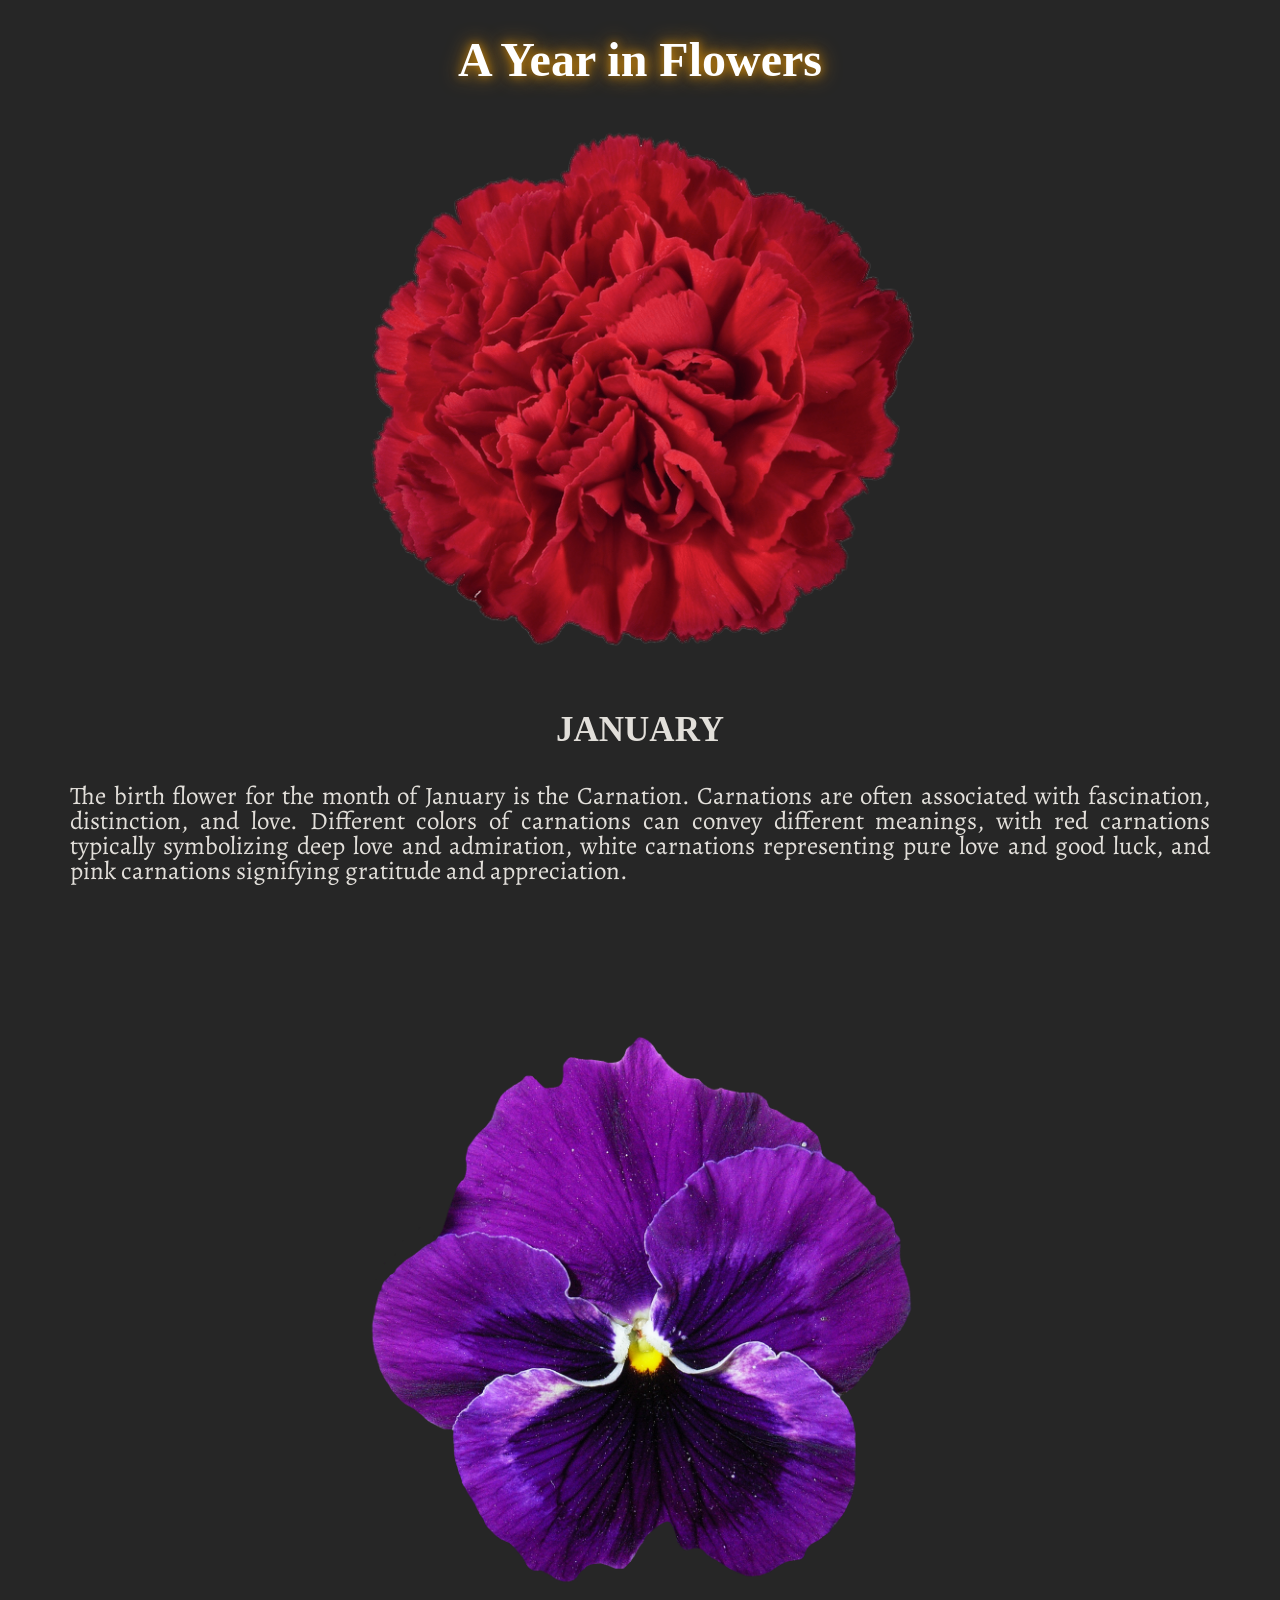
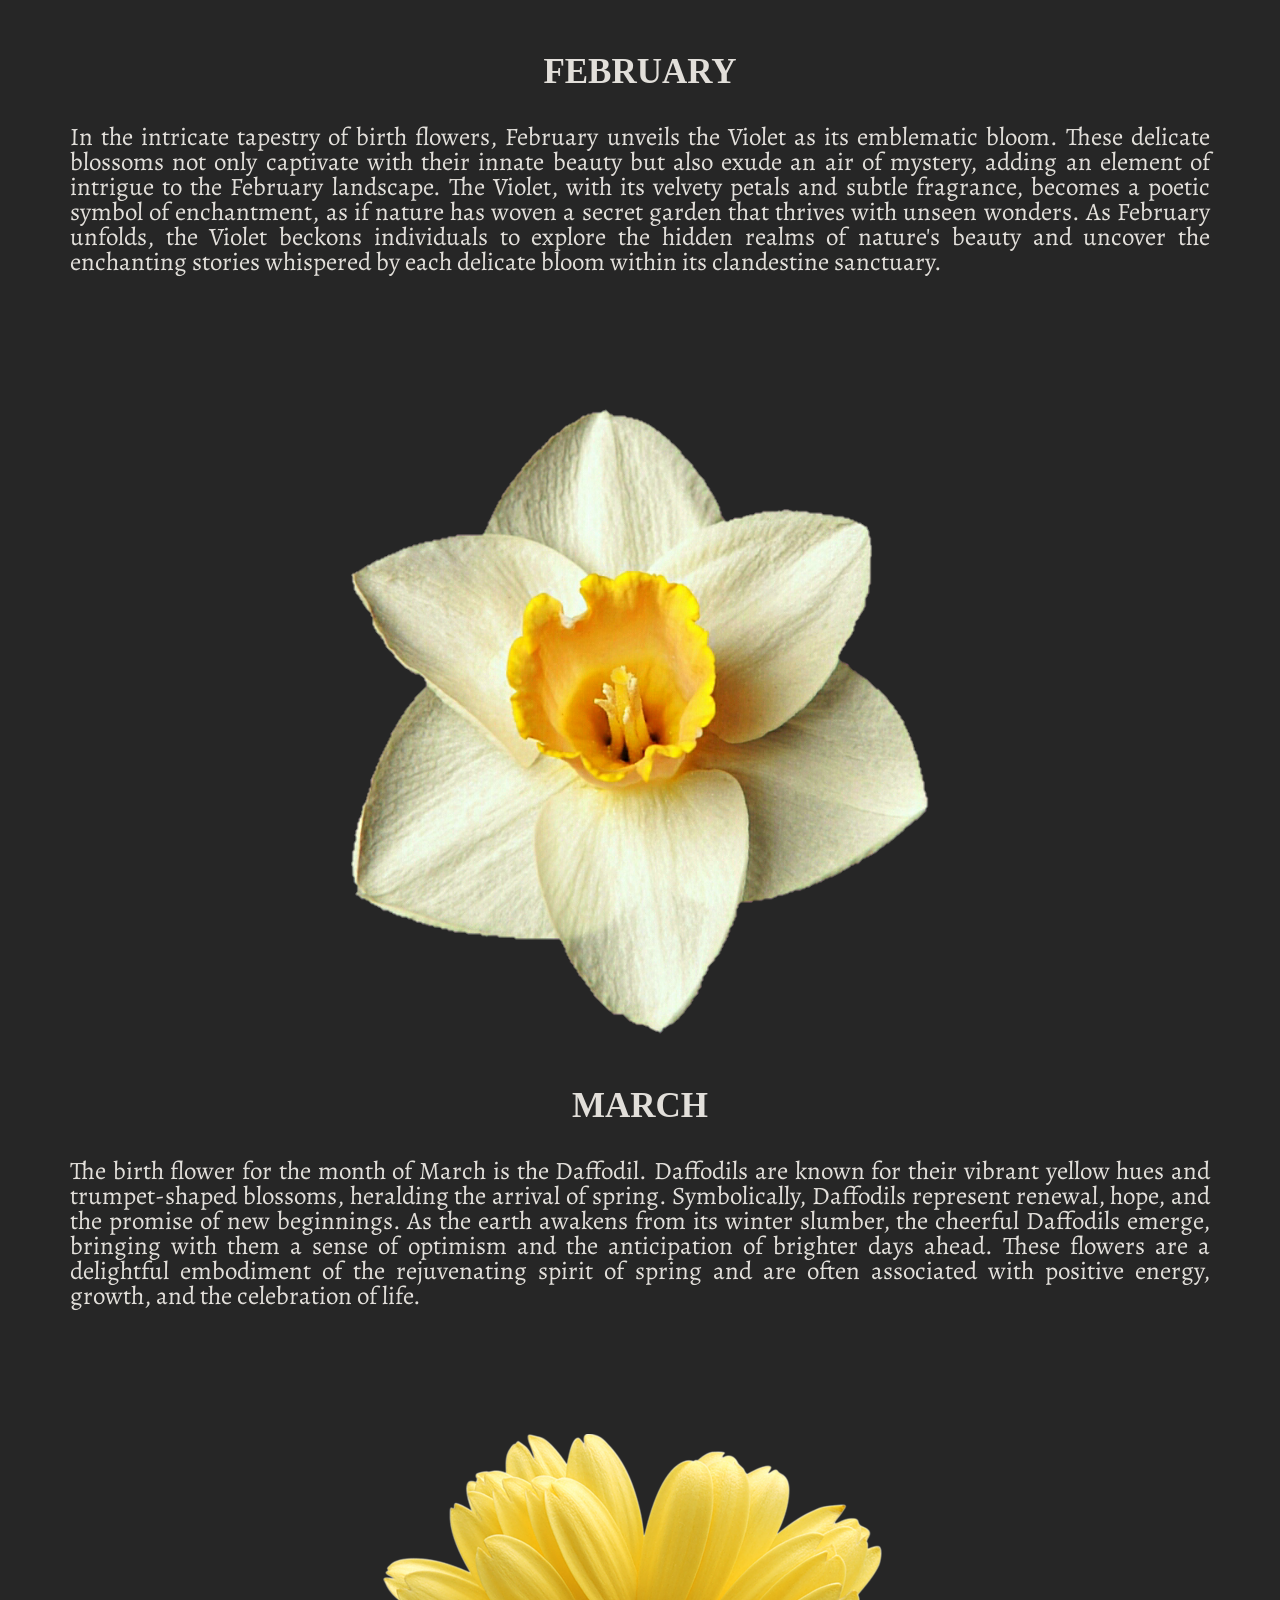
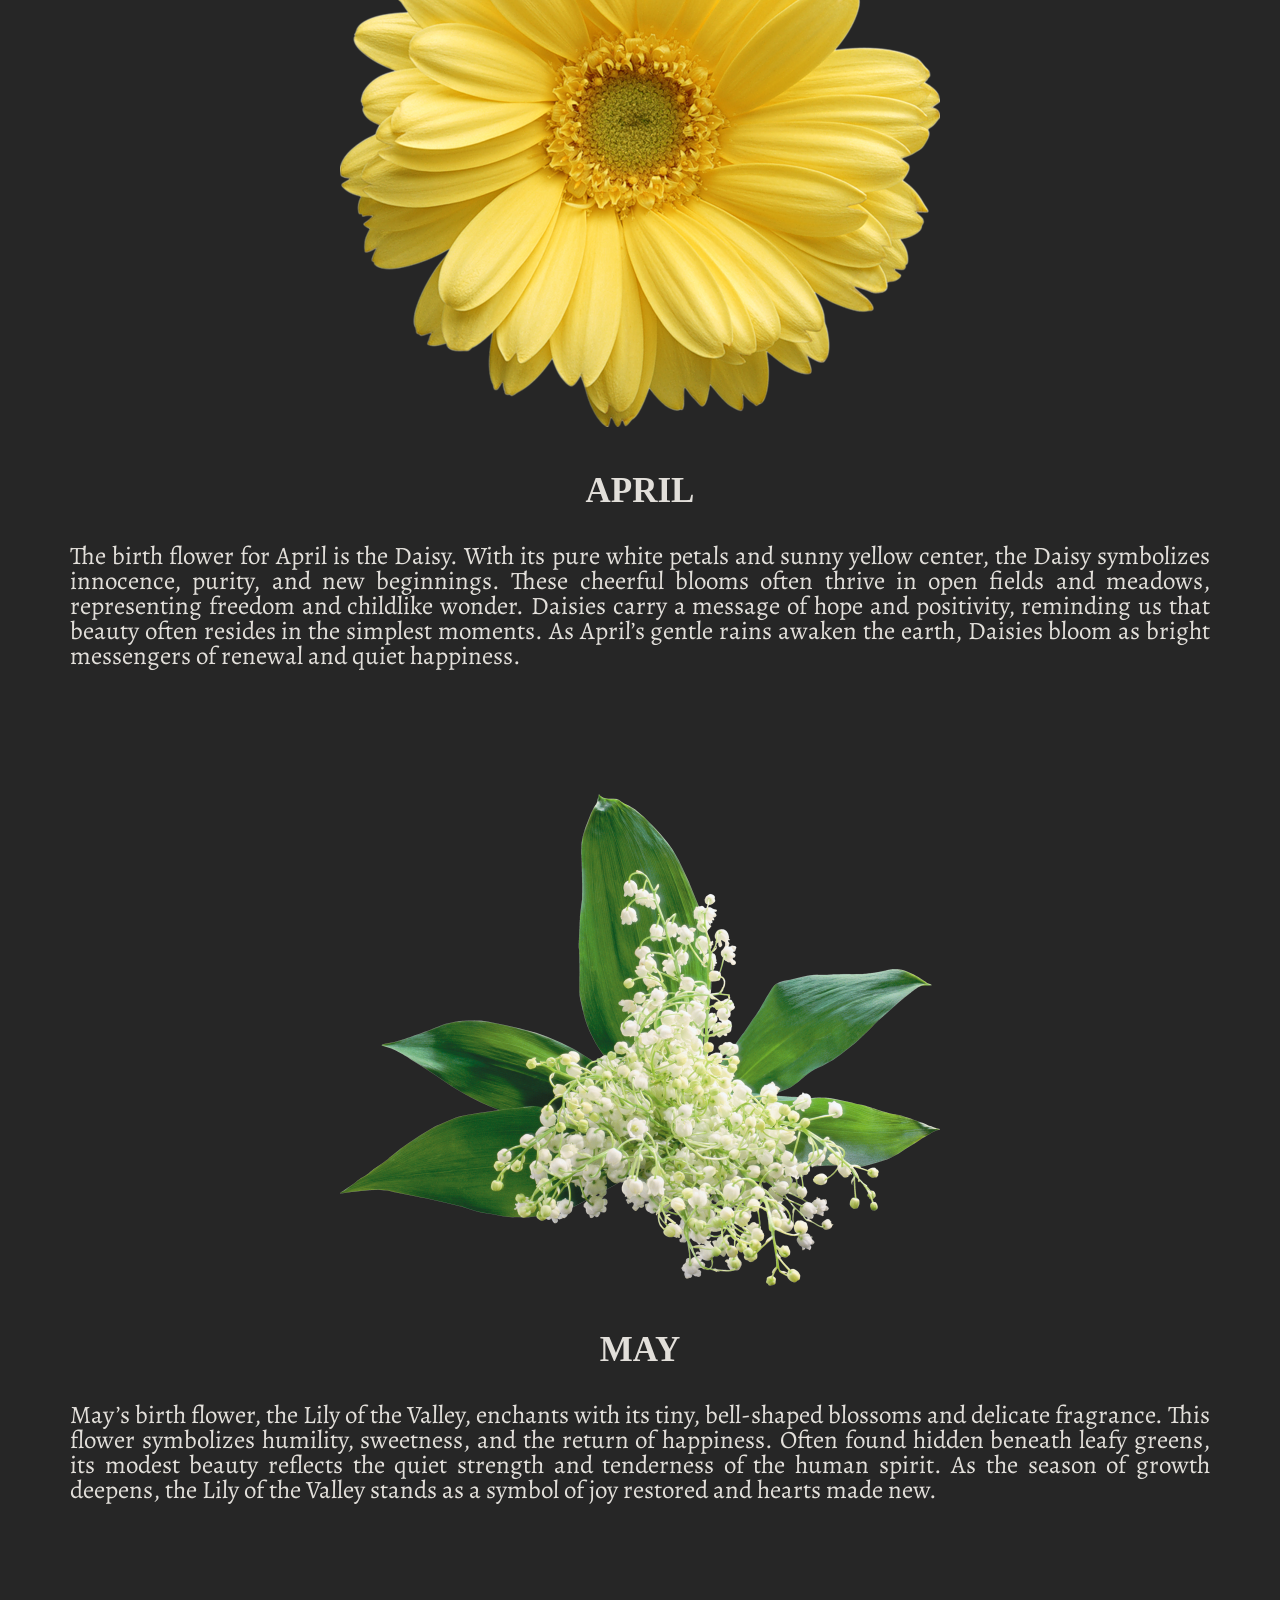
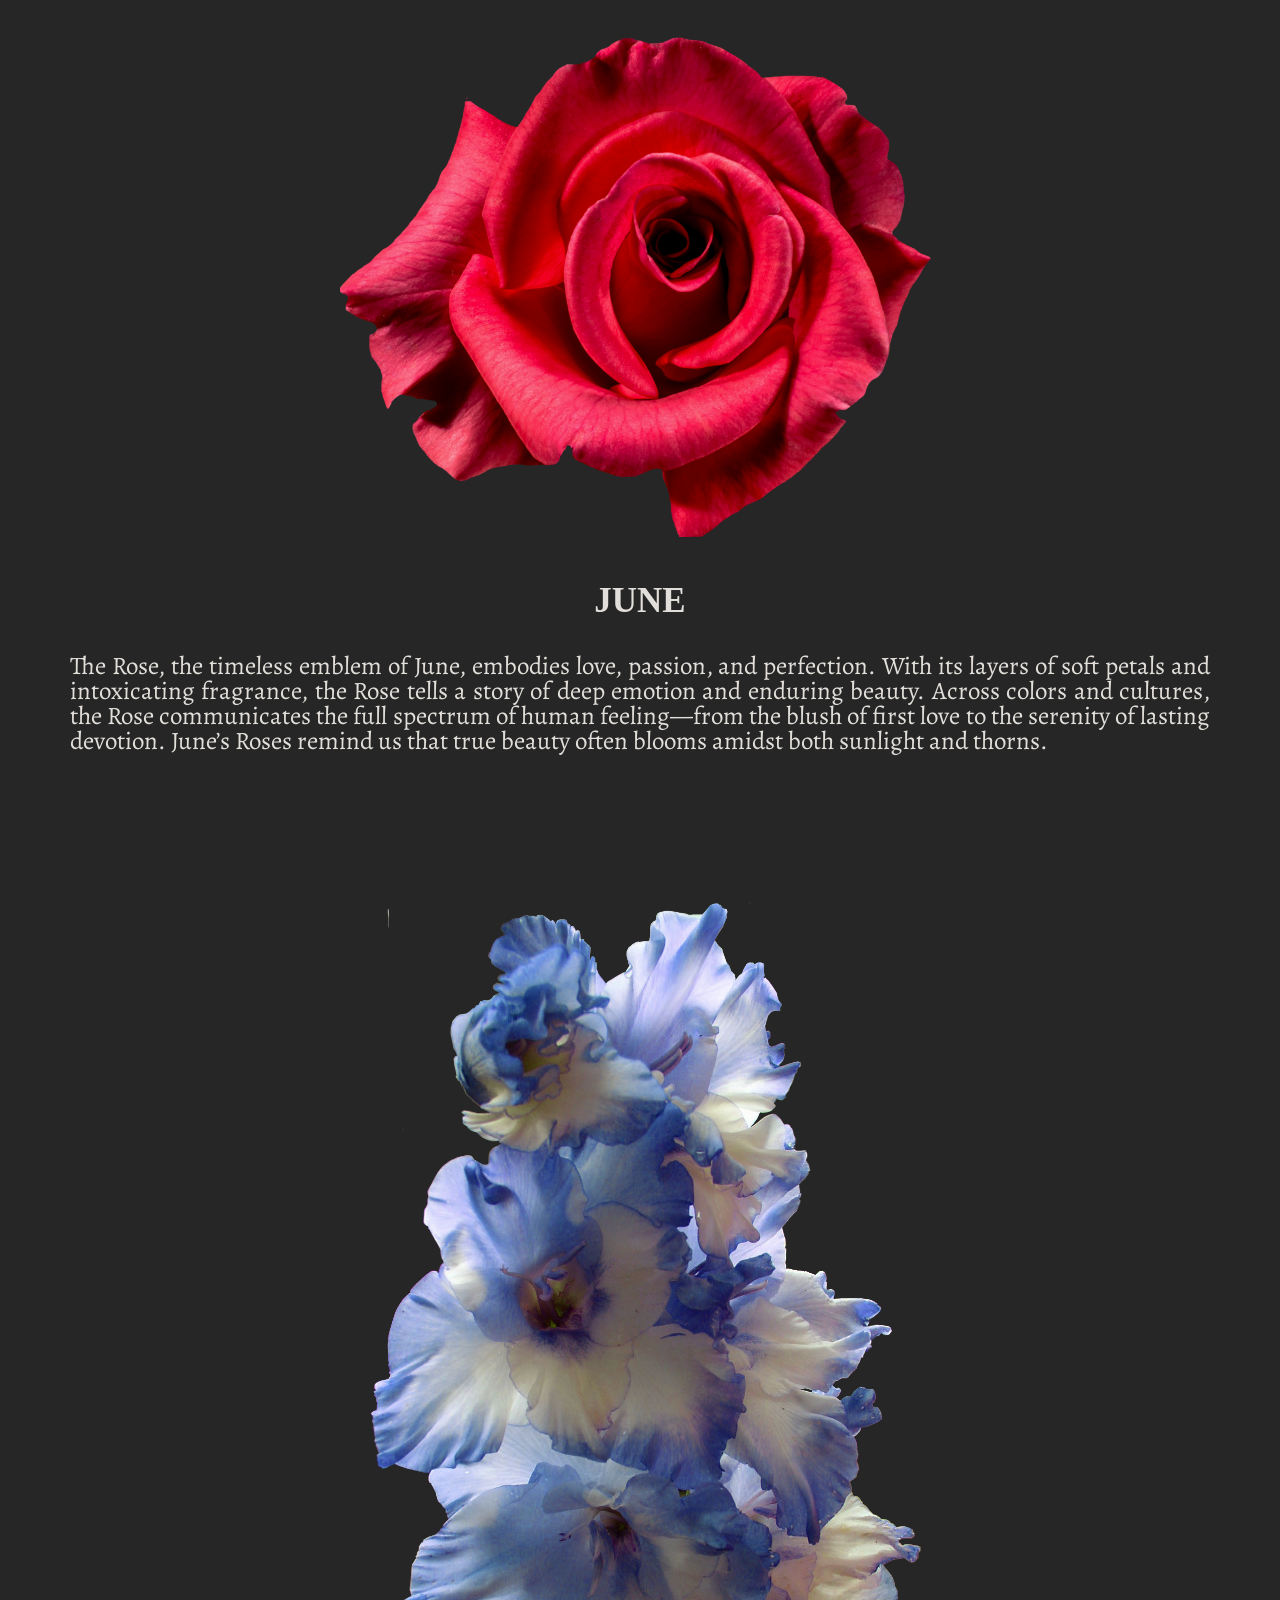
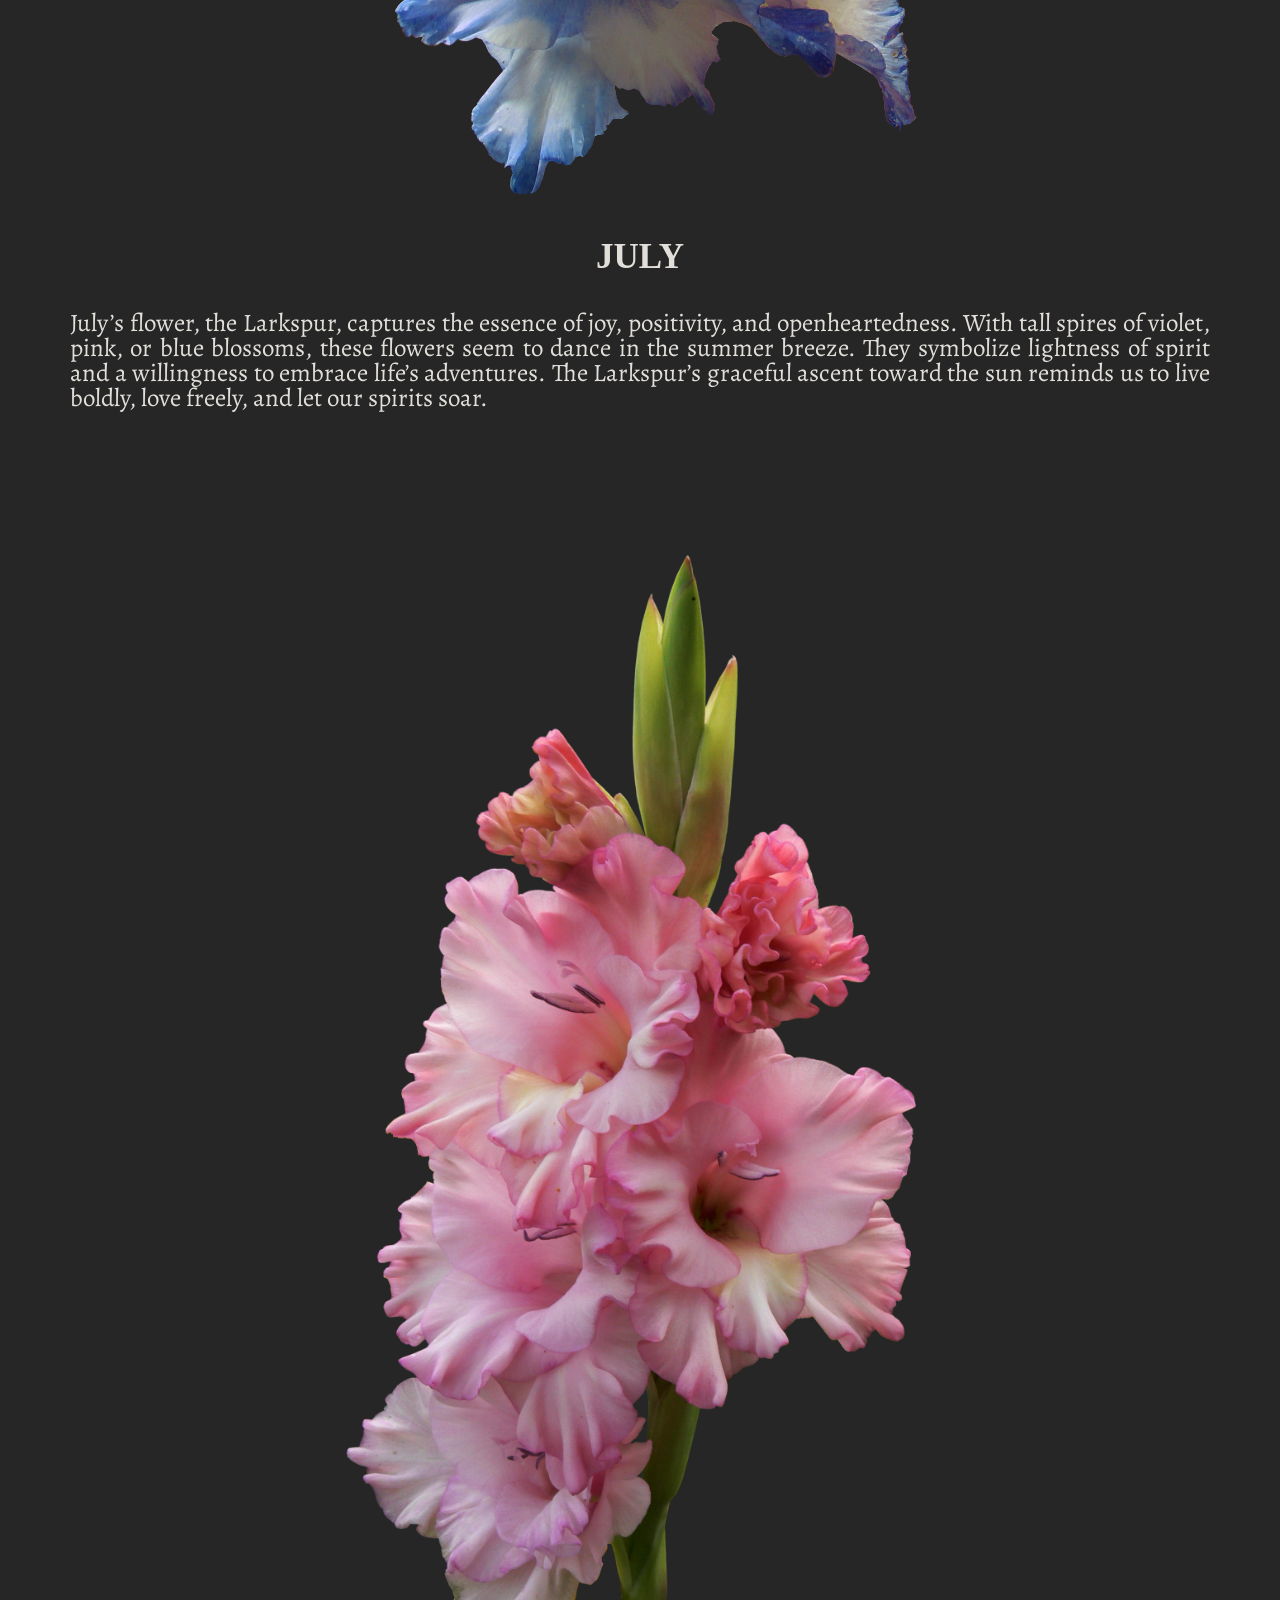
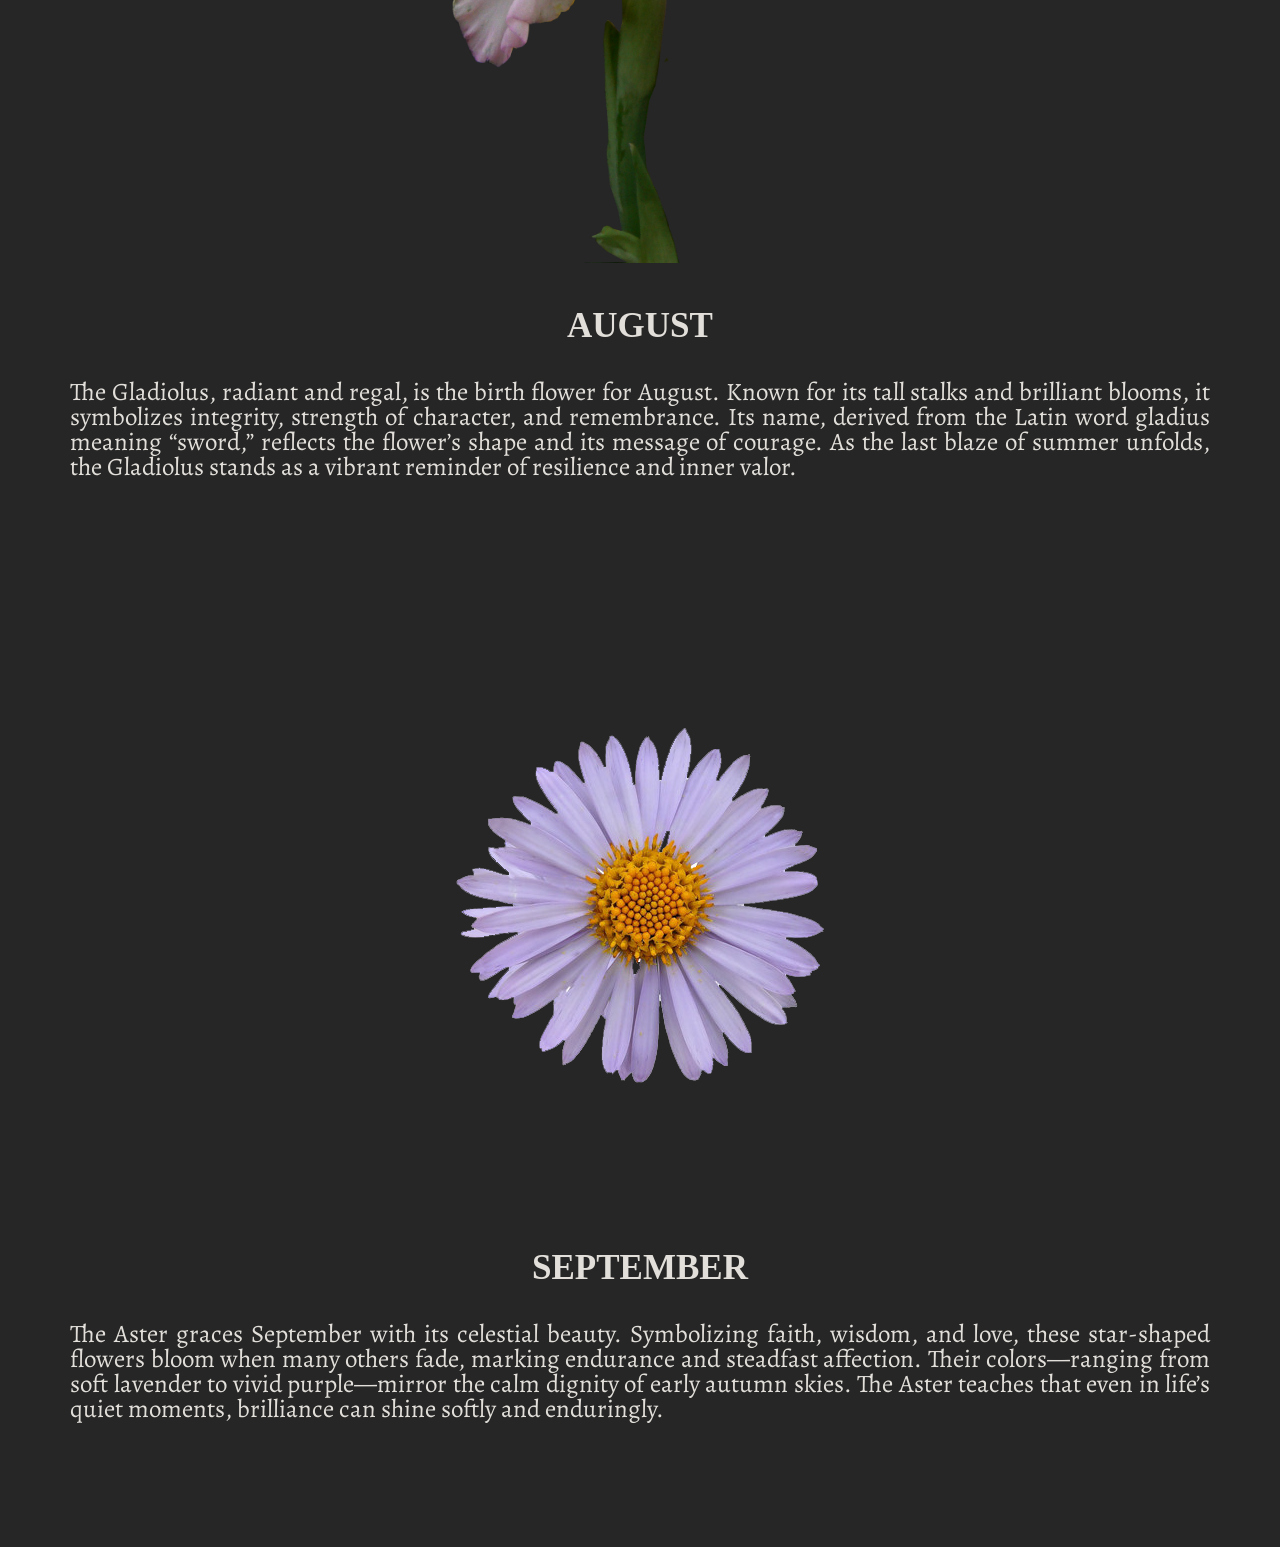
==== flower.html @ 3bbfdc0d "Add files via upload" ====
<!DOCTYPE html>
<html lang="en">
<head>
    <meta charset="UTF-8">
    <meta name="viewport" content="width=device-width, initial-scale=1.0">
    <link rel="stylesheet" href="flower.css">
    <link href="https://fonts.googleapis.com/css?family=Alegreya" rel="stylesheet">
    <title>Birth Month Flowers</title>
</head>

<body>
    <h1 class="site-title">A Year in Flowers</h1>
    <!-- JANUARY -->
    <div class="flower-container">
    <img class="image-edit" src="january.png" alt="January Birth flower - Carnation" id="flower-size">
        <div class="overlay overlay-blur">
            <h1>Carnation</h1>
            <p class="font-size-quote">"Carnations, with petals of passion and grace, whisper tales of love in nature's embrace."</p>   
        </div>
    </div>
    <h1 class="font-title">JANUARY</h1>
    <p class="font-description">The birth flower for the month of January is the Carnation. Carnations are often associated with fascination, distinction, and love. Different colors of carnations can convey different meanings, with red carnations typically symbolizing deep love and admiration, white carnations representing pure love and good luck, and pink carnations signifying gratitude and appreciation.
    </p>

    <!-- FEBRUARY -->
    <div class="flower-container">
        <img class="image-edit" src="february.png" alt="February Birth flower - Violet" id="flower-size">
        <div class="overlay overlay-blur">
            <h1>Violet</h1>
            <p class="font-size-quote">"Violets, with petals of beauty and mystery, tell stories of enchantment in nature's secret garden."</p>
        </div>
    </div>
    <h1 class="font-title">FEBRUARY</h1>
    <p class="font-description">In the intricate tapestry of birth flowers, February unveils the Violet as its emblematic bloom. These delicate blossoms not only captivate with their innate beauty but also exude an air of mystery, adding an element of intrigue to the February landscape. The Violet, with its velvety petals and subtle fragrance, becomes a poetic symbol of enchantment, as if nature has woven a secret garden that thrives with unseen wonders. As February unfolds, the Violet beckons individuals to explore the hidden realms of nature's beauty and uncover the enchanting stories whispered by each delicate bloom within its clandestine sanctuary.</p>

    <!-- MARCH -->
    <div class="flower-container">
        <img class="image-edit" src="march.png" alt="March Birth flower - Daffodil" id="flower-size">
        <div class="overlay overlay-blur">
            <h1>Daffodil</h1>
            <p class="font-size-quote">"Daffodils, a golden symphony in nature's orchestra, sing the song of renewal and the promise of brighter tomorrows."</p>
        </div>
    </div>
    <h1 class="font-title">MARCH</h1>
    <p class="font-description">The birth flower for the month of March is the Daffodil. Daffodils are known for their vibrant yellow hues and trumpet-shaped blossoms, heralding the arrival of spring. Symbolically, Daffodils represent renewal, hope, and the promise of new beginnings. As the earth awakens from its winter slumber, the cheerful Daffodils emerge, bringing with them a sense of optimism and the anticipation of brighter days ahead. These flowers are a delightful embodiment of the rejuvenating spirit of spring and are often associated with positive energy, growth, and the celebration of life.</p>

    <!-- APRIL -->
    <div class="flower-container">
        <img class="image-edit" src="april.png" alt="April Birth flower - Daisy" id="flower-size">
        <div class="overlay overlay-blur">
            <h1>Daisy</h1>
            <p class="font-size-quote">“Daisies, like whispers of morning light, remind the heart that joy is found in simplicity.”</p>
        </div>
    </div>
    <h1 class="font-title">APRIL</h1>
    <p class="font-description">The birth flower for April is the Daisy. With its pure white petals and sunny yellow center, the Daisy symbolizes innocence, purity, and new beginnings. These cheerful blooms often thrive in open fields and meadows, representing freedom and childlike wonder. Daisies carry a message of hope and positivity, reminding us that beauty often resides in the simplest moments. As April’s gentle rains awaken the earth, Daisies bloom as bright messengers of renewal and quiet happiness.</p>

    <!-- MAY -->
    <div class="flower-container">
        <img class="image-edit" src="may.png" alt="May Birth flower - Lily of the Valley" id="flower-size">
        <div class="overlay overlay-blur">
            <h1>Daisy</h1>
            <p class="font-size-quote">“Lily of the Valley, bells of springtime grace, ring softly with the promise of sweetness reborn. The birth flower of my love, Monica”</p>
        </div>
    </div>
    <h1 class="font-title">MAY</h1>
    <p class="font-description">May’s birth flower, the Lily of the Valley, enchants with its tiny, bell-shaped blossoms and delicate fragrance. This flower symbolizes humility, sweetness, and the return of happiness. Often found hidden beneath leafy greens, its modest beauty reflects the quiet strength and tenderness of the human spirit. As the season of growth deepens, the Lily of the Valley stands as a symbol of joy restored and hearts made new.</p>

     <!-- JUNE -->
     <div class="flower-container">
        <img class="image-edit" src="june.png" alt="June Birth flower - Rose" id="flower-size">
        <div class="overlay overlay-blur">
            <h1>Rose</h1>
            <p class="font-size-quote">“Roses speak in the language of the soul—each petal a verse, each scent a memory.”</p>
        </div>
    </div>
    <h1 class="font-title">JUNE</h1>
    <p class="font-description">The Rose, the timeless emblem of June, embodies love, passion, and perfection. With its layers of soft petals and intoxicating fragrance, the Rose tells a story of deep emotion and enduring beauty. Across colors and cultures, the Rose communicates the full spectrum of human feeling—from the blush of first love to the serenity of lasting devotion. June’s Roses remind us that true beauty often blooms amidst both sunlight and thorns.</p>

    <!-- JUlY -->
    <div class="flower-container">
        <img class="image-edit" src="july.png" alt="July Birth flower - Larkspur" id="flower-size">
        <div class="overlay overlay-blur">
            <h1>Larkspur</h1>
            <p class="font-size-quote">“Larkspurs rise like laughter toward the sky, celebrating freedom in every bloom.”</p>
        </div>
    </div>
    <h1 class="font-title">JULY</h1>
    <p class="font-description">July’s flower, the Larkspur, captures the essence of joy, positivity, and openheartedness. With tall spires of violet, pink, or blue blossoms, these flowers seem to dance in the summer breeze. They symbolize lightness of spirit and a willingness to embrace life’s adventures. The Larkspur’s graceful ascent toward the sun reminds us to live boldly, love freely, and let our spirits soar.</p>

    <!-- AUGUST -->
    <div class="flower-container">
        <img class="image-edit" src="august.png" alt="August Birth flower - Gladiolus" id="flower-size">
        <div class="overlay overlay-blur">
            <h1>Gladiolus</h1>
            <p class="font-size-quote">“Gladiolus, the sword of flowers, stands tall as a testament to strength and unwavering heart.”</p>
        </div>
    </div>
    <h1 class="font-title">AUGUST</h1>
    <p class="font-description">The Gladiolus, radiant and regal, is the birth flower for August. Known for its tall stalks and brilliant blooms, it symbolizes integrity, strength of character, and remembrance. Its name, derived from the Latin word gladius meaning “sword,” reflects the flower’s shape and its message of courage. As the last blaze of summer unfolds, the Gladiolus stands as a vibrant reminder of resilience and inner valor.</p>

    <!-- SEPTEMBER -->
    <div class="flower-container">
        <img class="image-edit" src="september.png" alt="September Birth flower - Aster" id="flower-size">
        <div class="overlay overlay-blur">
            <h1>Aster</h1>
            <p class="font-size-quote">“Asters, like stars scattered across autumn fields, whisper of patience, wisdom, and eternal love.”</p>
        </div>
    </div>
    <h1 class="font-title">SEPTEMBER</h1>
    <p class="font-description">The Aster graces September with its celestial beauty. Symbolizing faith, wisdom, and love, these star-shaped flowers bloom when many others fade, marking endurance and steadfast affection. Their colors—ranging from soft lavender to vivid purple—mirror the calm dignity of early autumn skies. The Aster teaches that even in life’s quiet moments, brilliance can shine softly and enduringly.</p>

    </body>
</html>
---- flower.css ----
body {
    background-color: rgb(38, 38, 38);
    color: rgb(226, 223, 218);
    display: flex;
    flex-direction: column; 
    align-items: center;
    justify-content: center;
    min-height: 100vh; 
    margin: 0; 
}

.font-description {
    font-family: 'alegreya';
    font-size: 25px;
    line-height: 25px;
    text-align: justify;
    padding-left: 70px;
    padding-right: 70px;
    margin-top: 10px;
    position: relative;
    padding-bottom: 100px;
}

.flower-container {
    position: relative;
    width: 600px;
    margin-bottom: 20px; 
}

.image-edit {
    display: block;
    width: 100%; 
}

.overlay {
    position: absolute;
    top: 0;
    left: 0;
    width: 100%;
    height: 100%;
    border-radius: 100px;
    display: flex;
    flex-direction: column;
    align-items: center;
    font-size: 50px;
    justify-content: center;
    background-color: rgb(0, 0, 0, 0.6);
    opacity: 0;
    transition: opacity 1s;
}

.overlay-blur {
    backdrop-filter: blur(5px);
}

.overlay > * {
    transform: translateY(20px);
    transition: transform 1s;
}

.overlay:hover {
    opacity: 1;
}

.overlay:hover > * {
    transform: translateY(0);
}

@import url(https://fonts.googleapis.com/css?family=Open+Sans:400italic);

.font-size-quote {
    font-family: Open Sans;
    font-style: italic;
    font-size: 30px;
    text-align: center;
    padding-left: 10px;
    padding-right: 10px;
}

.font-title {
 font-size: 35px;   
}


.font-title:hover {
    text-shadow: 0 0 10px rgba(255, 165, 0, 0.8); 
}

.font-title:not(:hover) {
    transition: text-shadow 1s; 
}

.flower-container:hover .overlay {
    border: 2px solid white; 
    box-shadow: 0 0 10px rgba(255, 165, 0, 0.8); 
}

.flower-container:not(:hover) .overlay {
    transition: border 1s, box-shadow 1s; 
}

.site-title {
    font-family: "Playfair Display", serif;
    font-size: 3rem;
    text-align: center;
    color: white;
    text-shadow:
      0 0 10px rgba(255, 165, 0, 0.6),
      0 0 20px rgba(255, 165, 0, 0.8);
    animation: glow 2s ease-in-out infinite alternate;
  }
  
  @keyframes glow {
    from {
      text-shadow: 0 0 10px rgba(255, 165, 0, 0.5);
    }
    to {
      text-shadow: 0 0 20px rgba(255, 165, 0, 0.9);
    }
  }
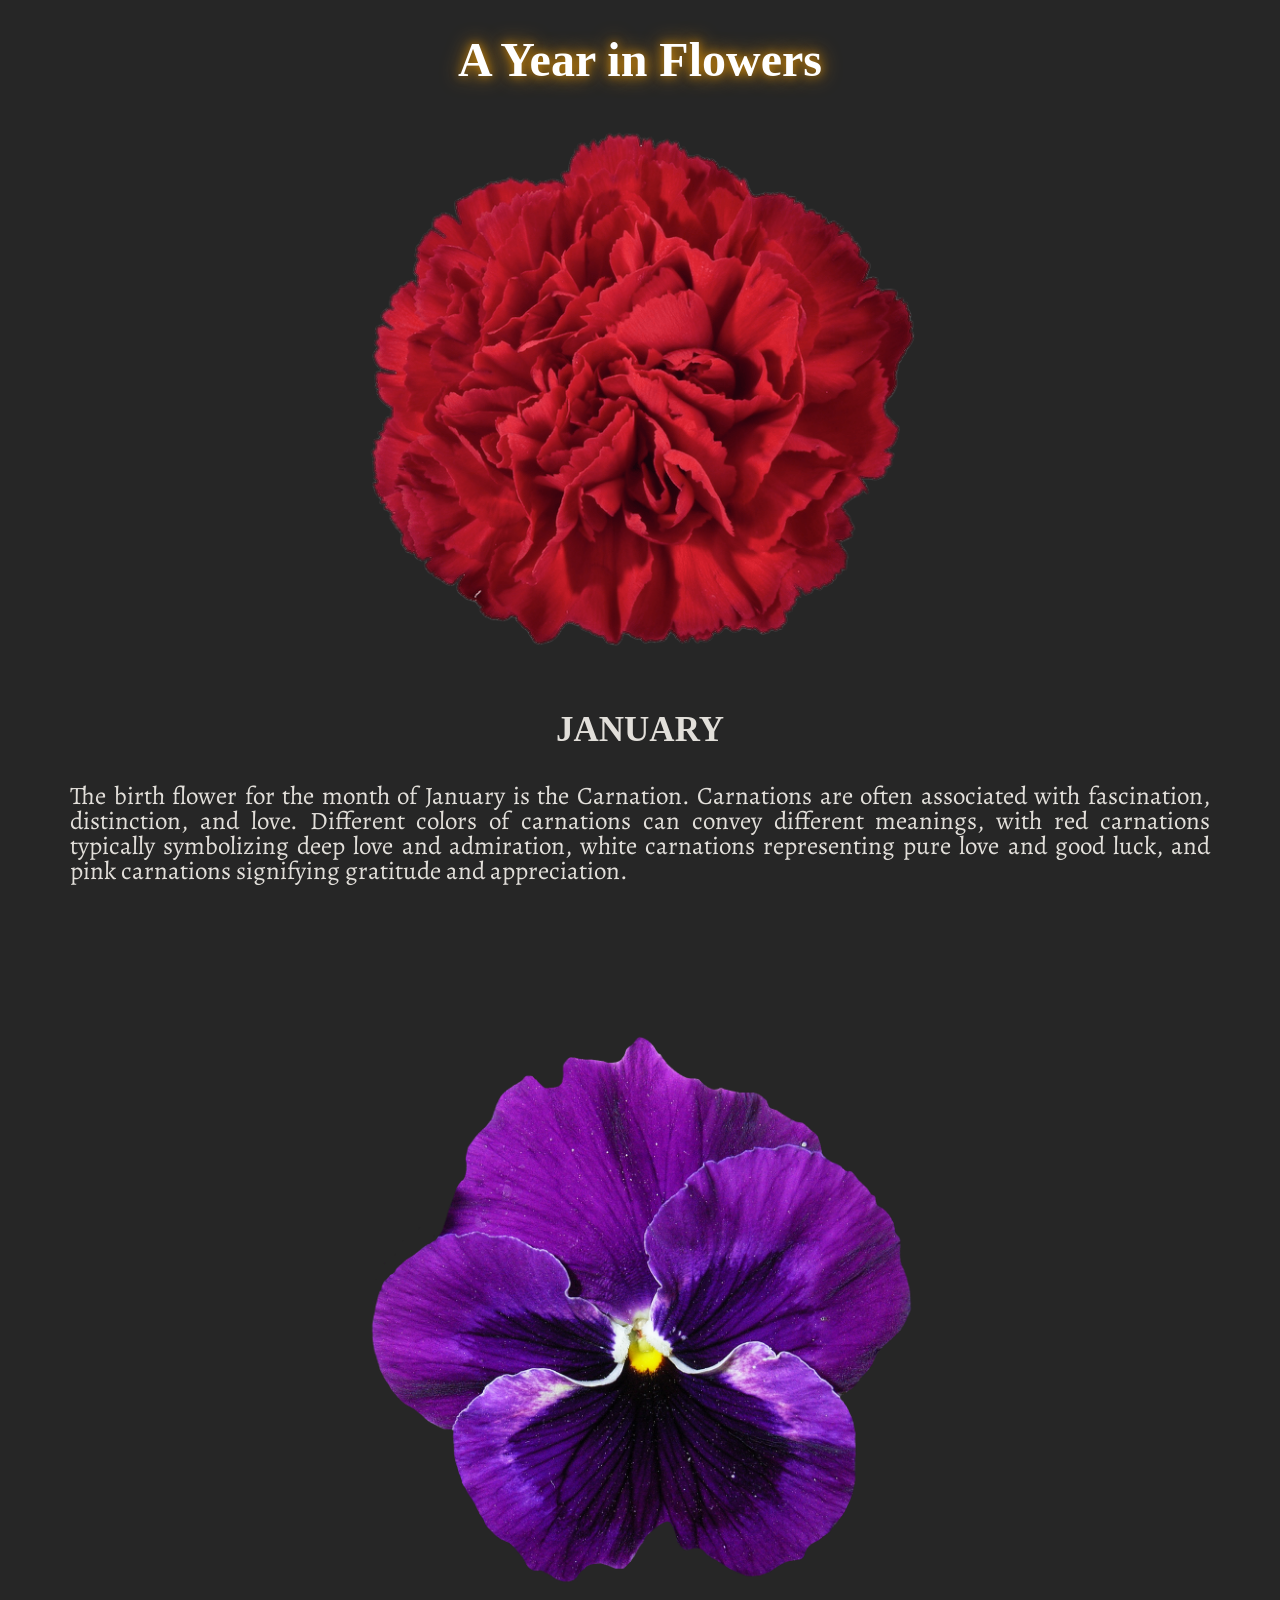
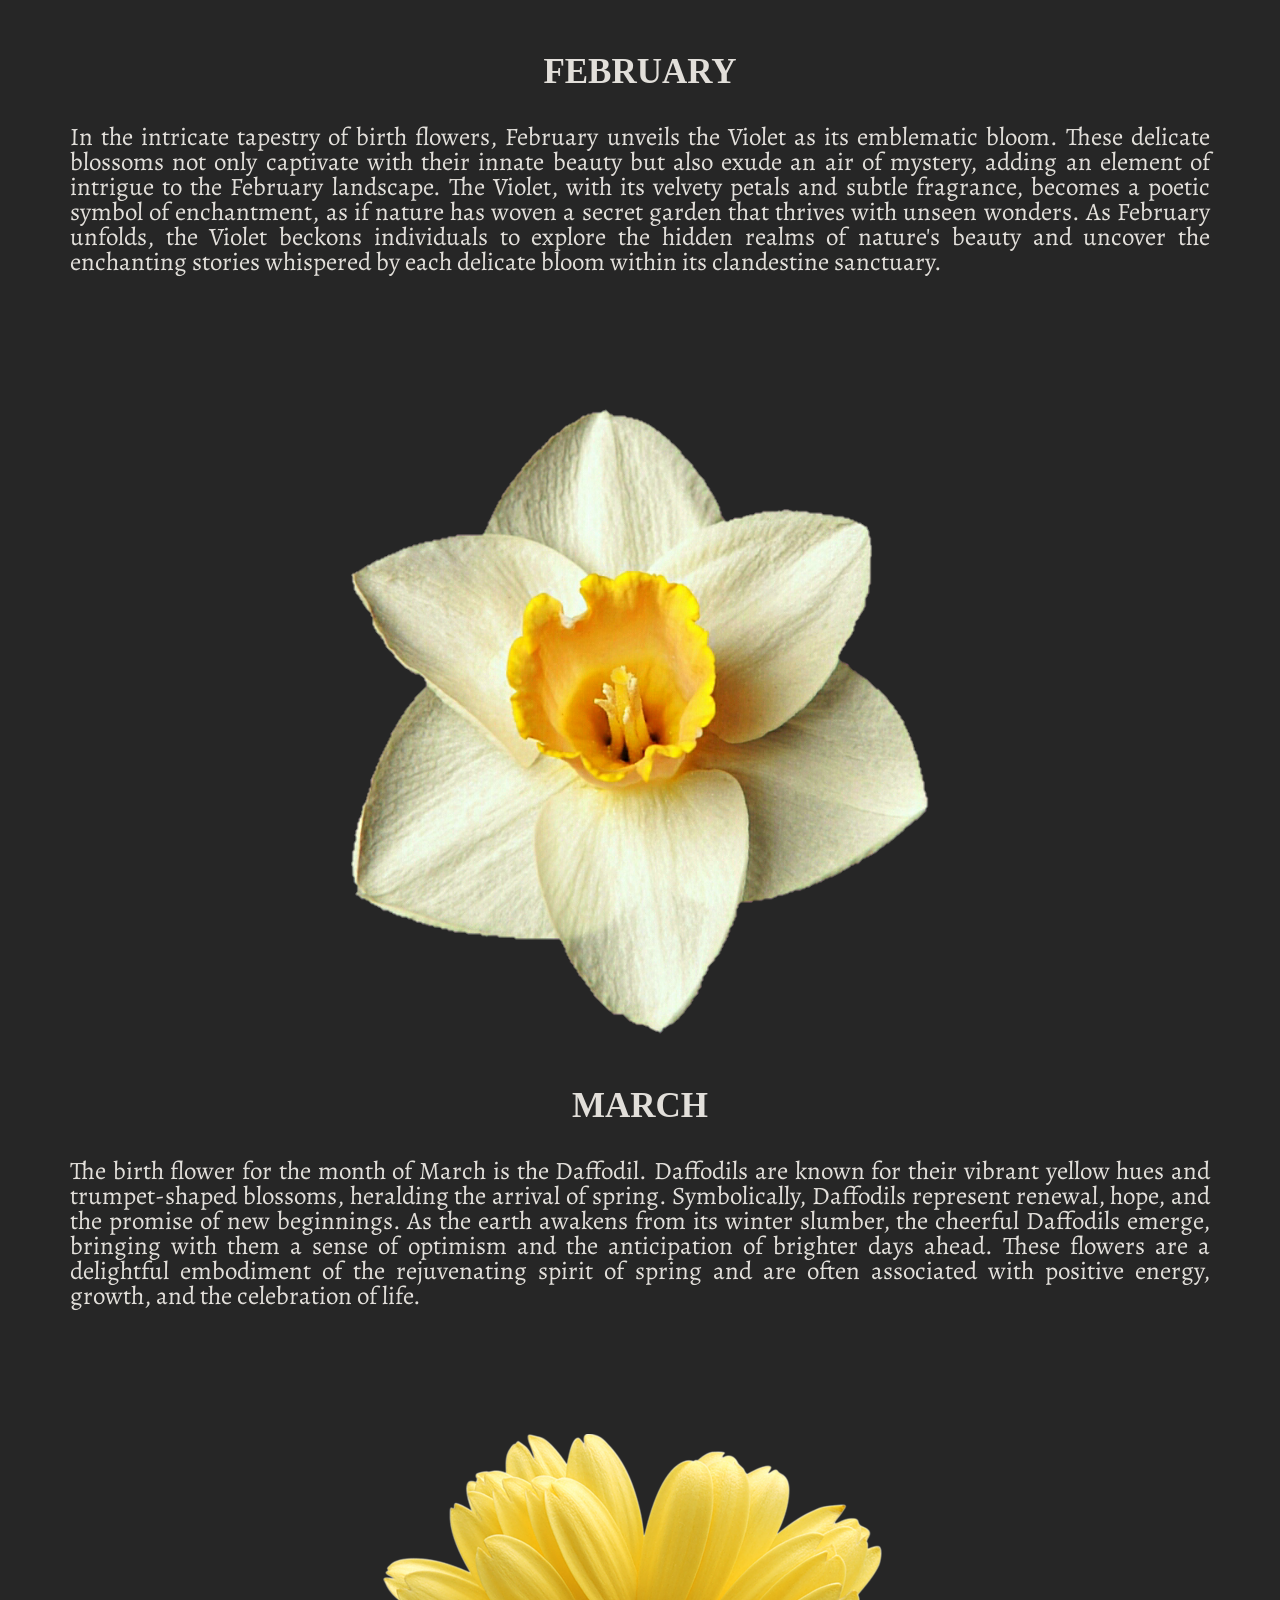
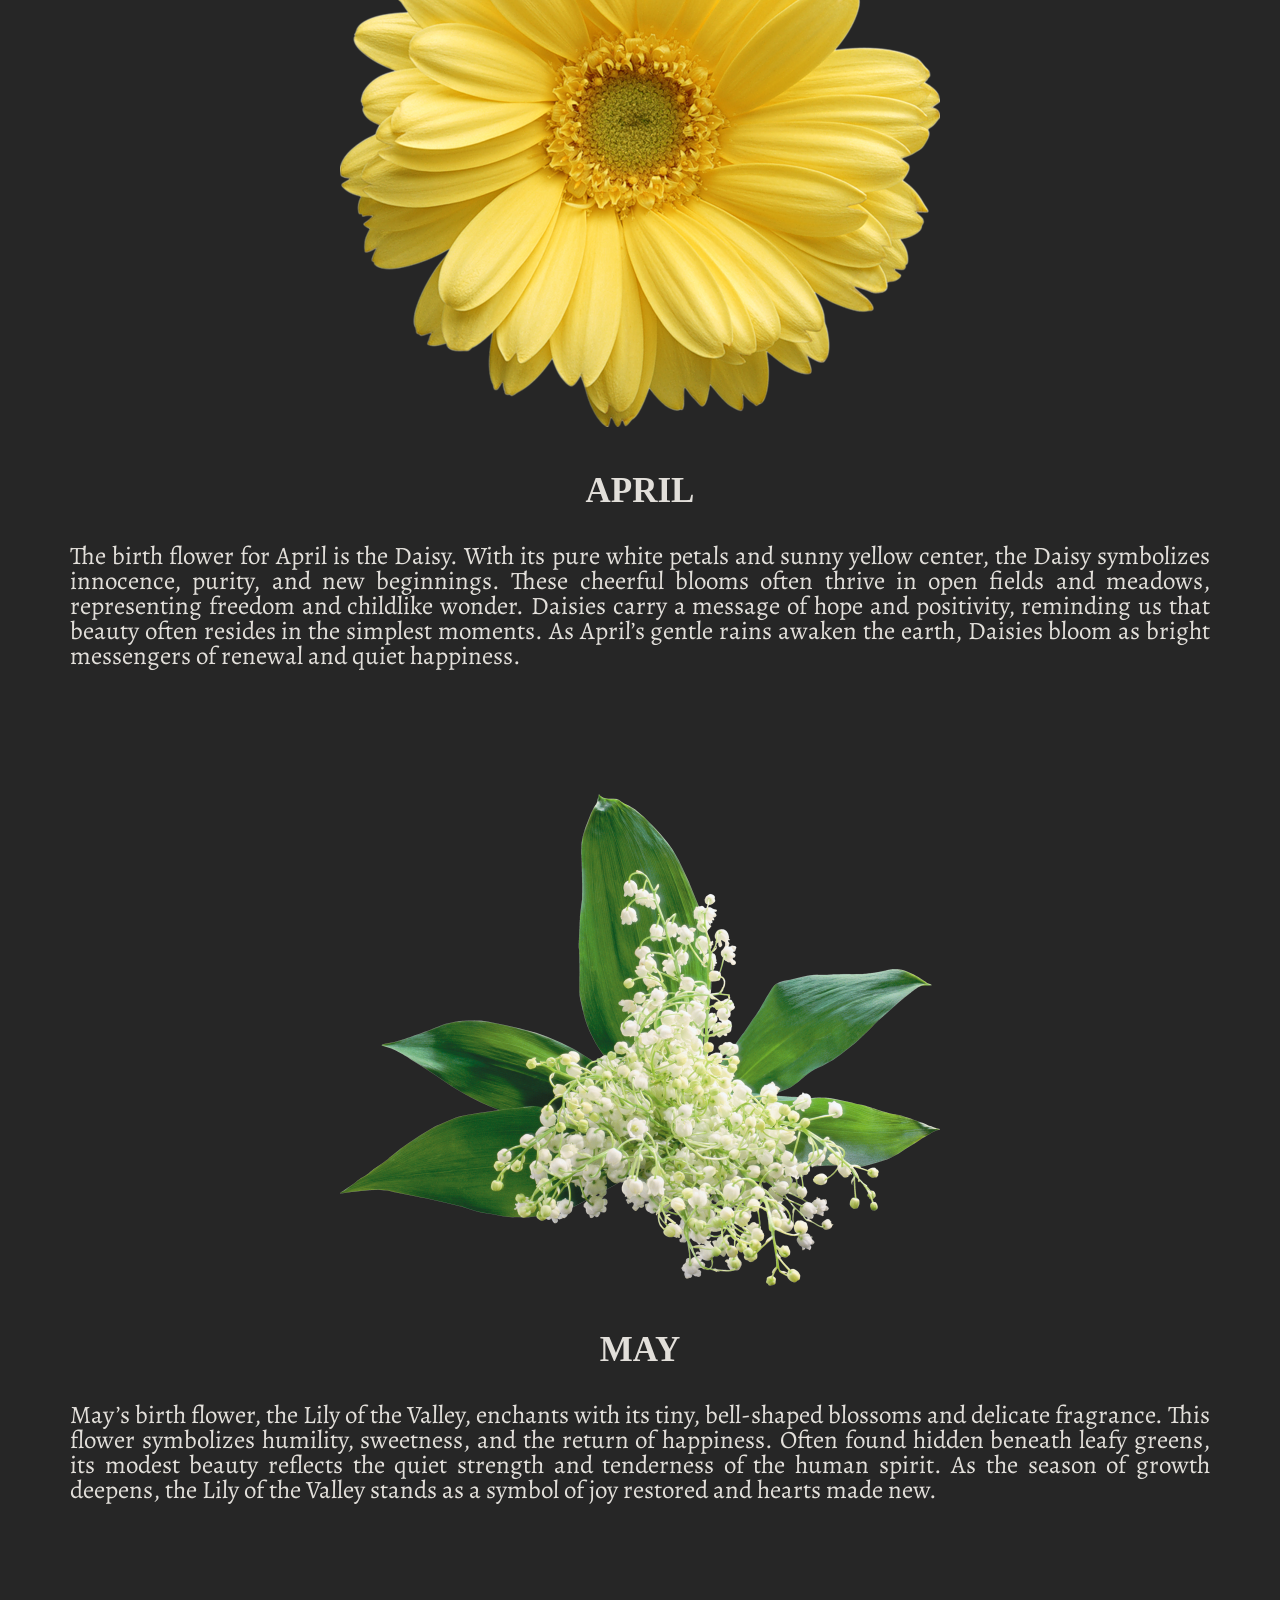
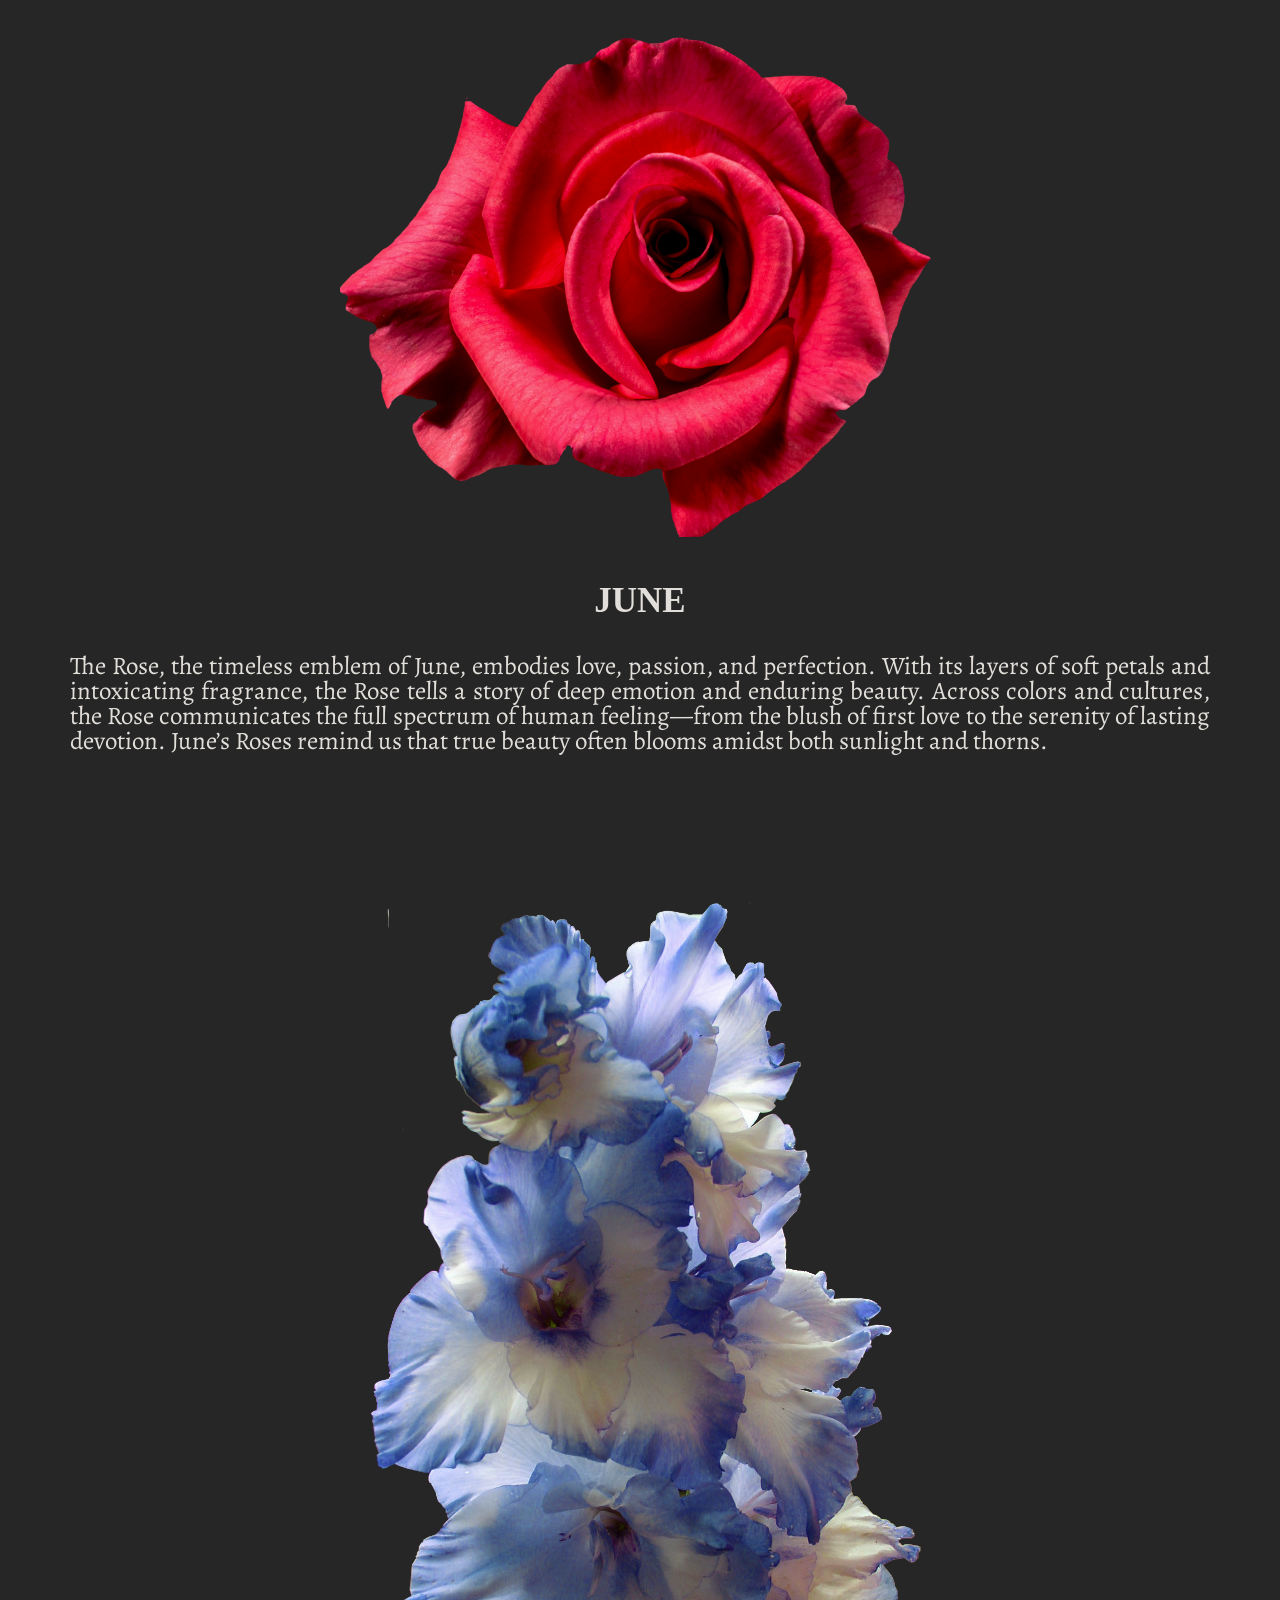
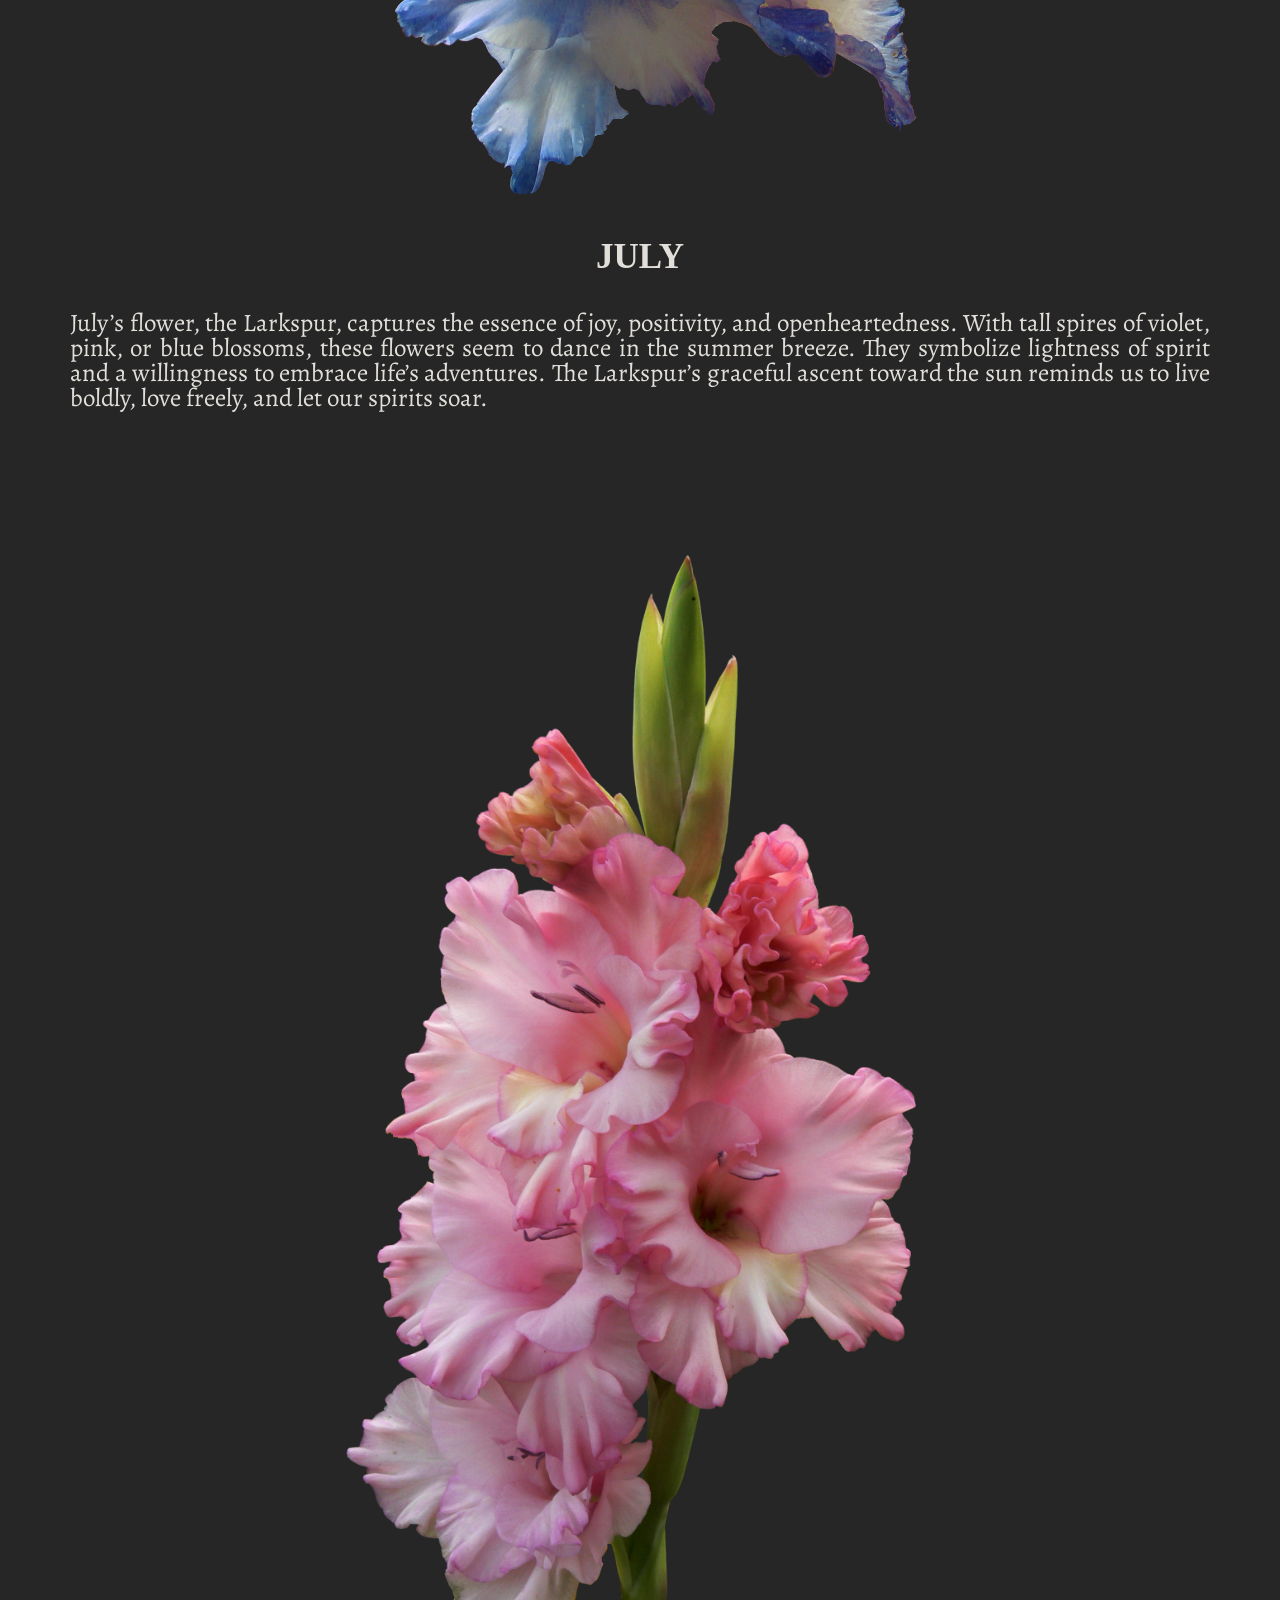
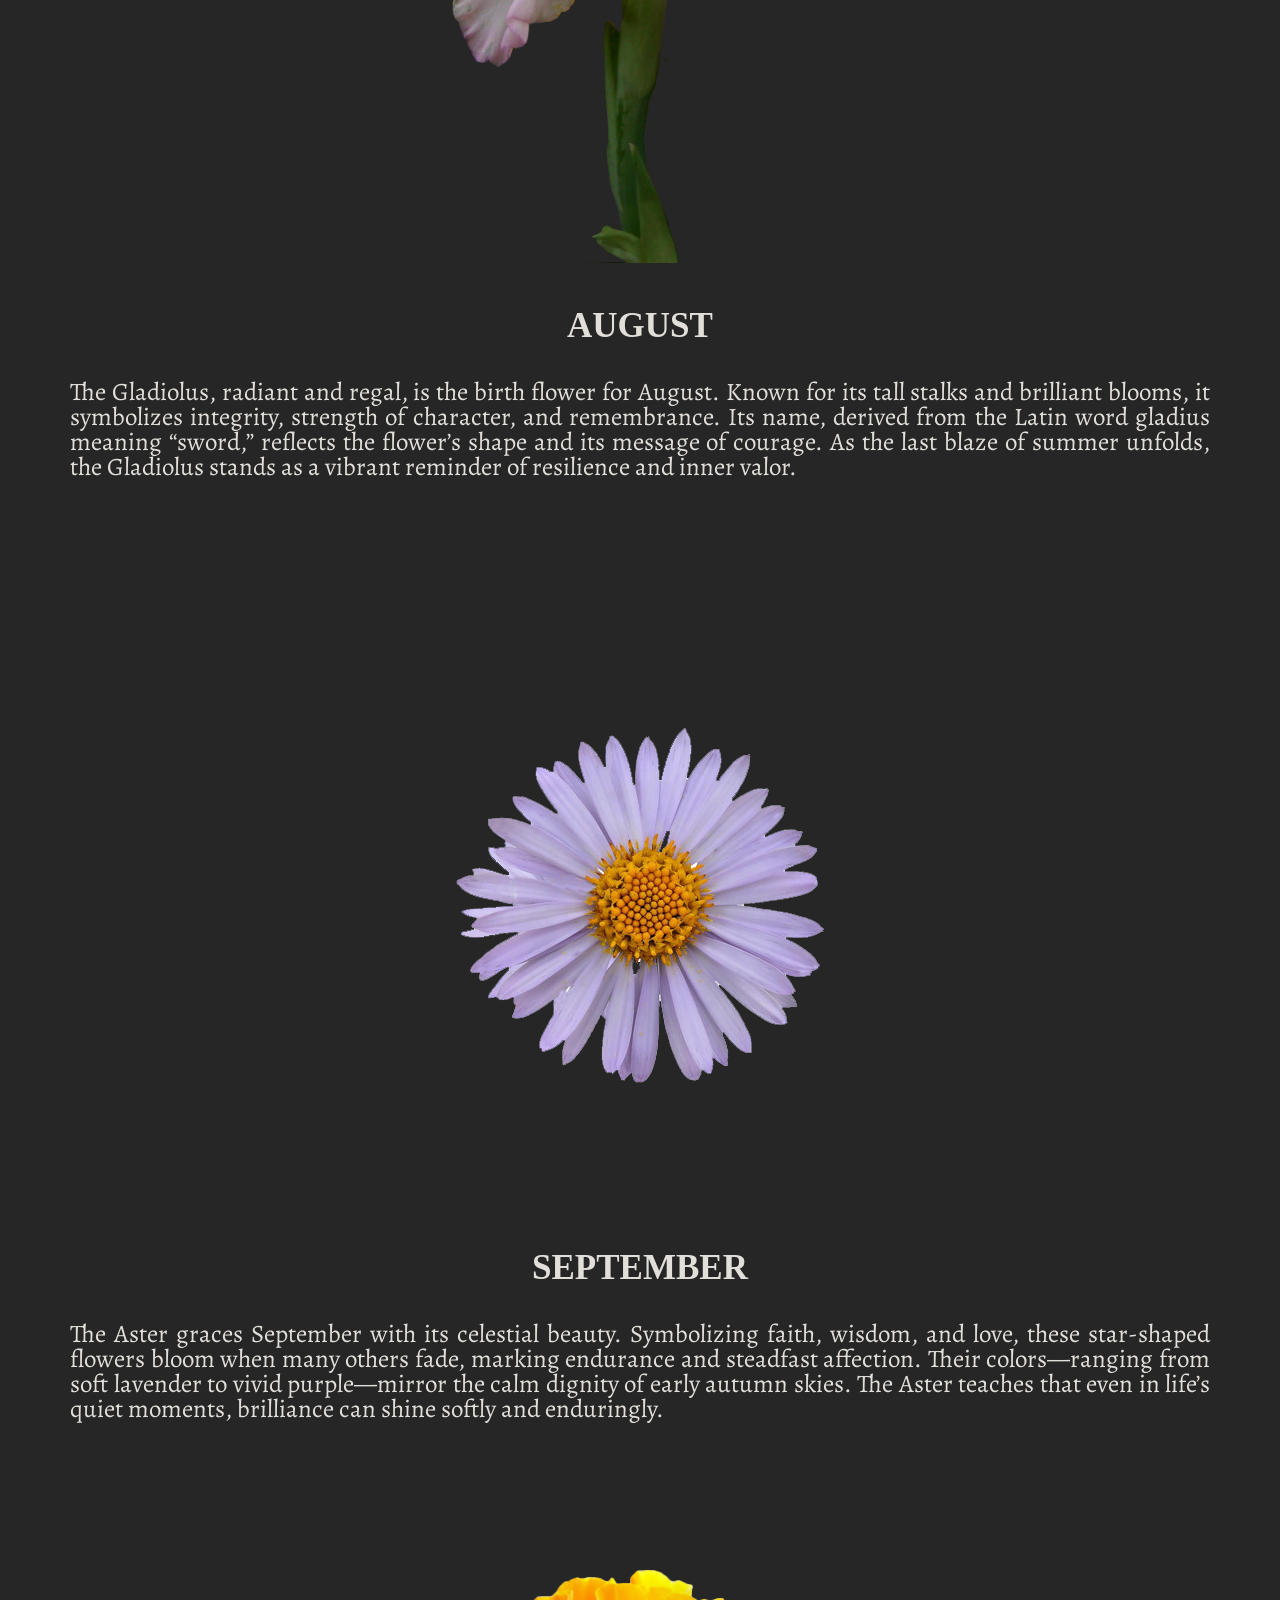
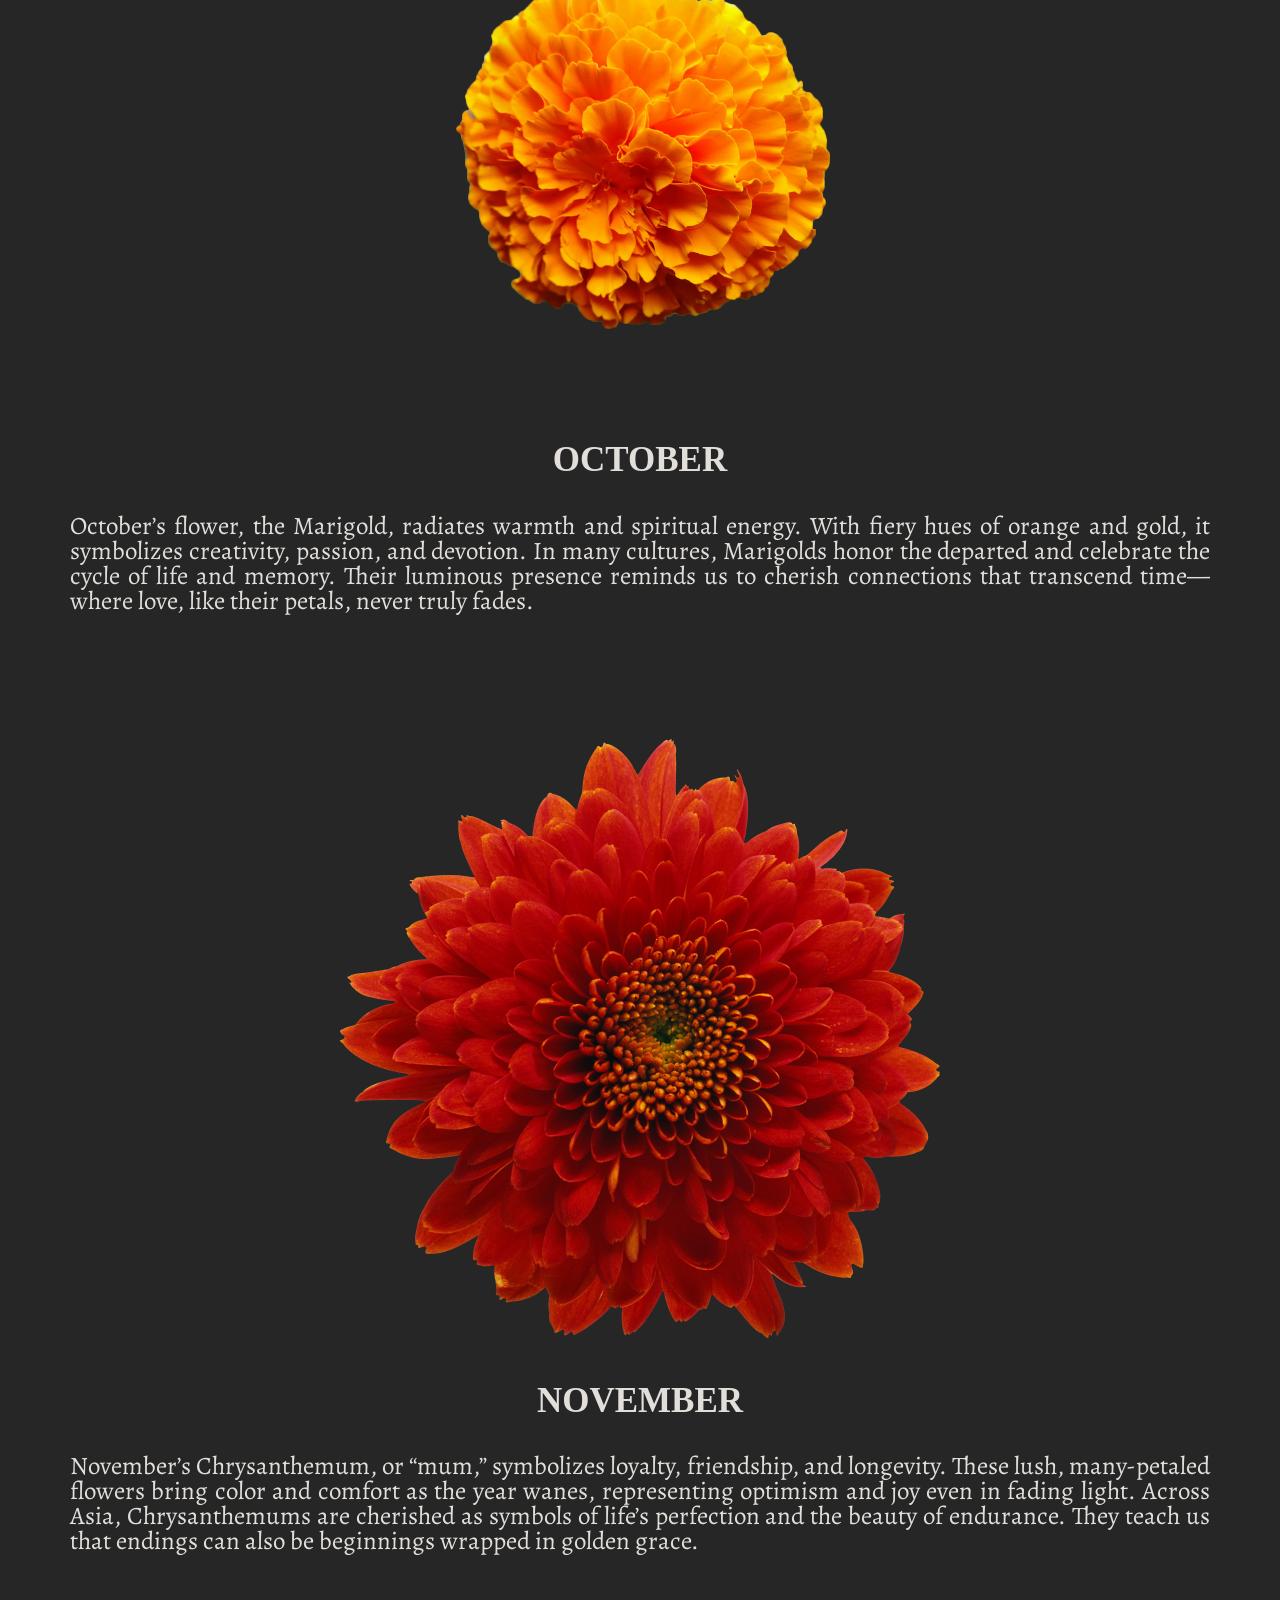
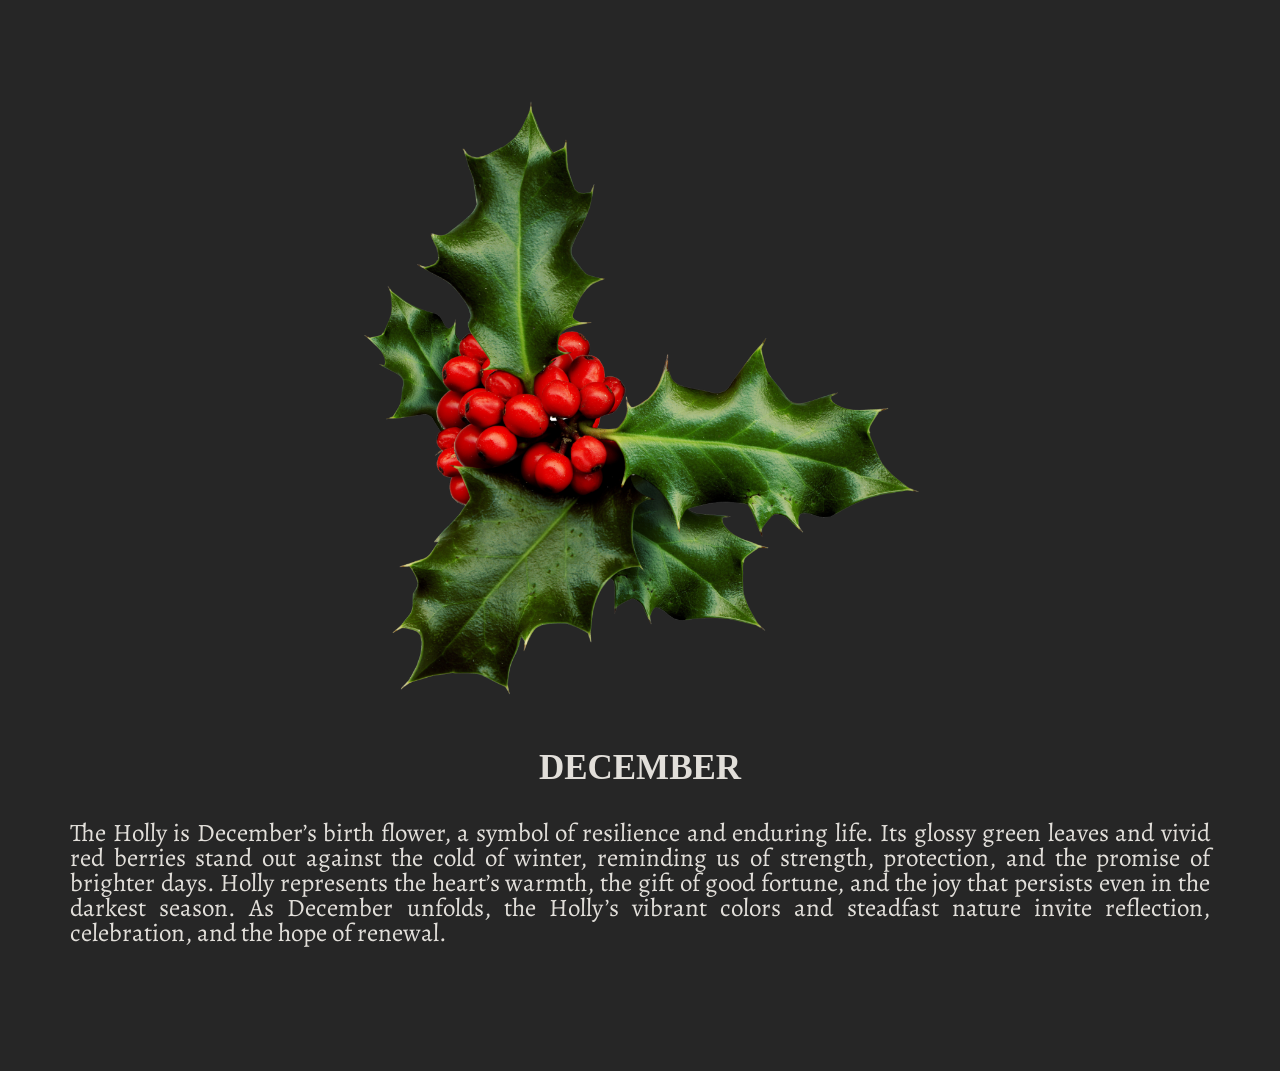
==== commit 72211ba3: "Add files via upload" ====
--- a/flower.html
+++ b/flower.html
@@ -110,5 +110,38 @@
     <h1 class="font-title">SEPTEMBER</h1>
     <p class="font-description">The Aster graces September with its celestial beauty. Symbolizing faith, wisdom, and love, these star-shaped flowers bloom when many others fade, marking endurance and steadfast affection. Their colors—ranging from soft lavender to vivid purple—mirror the calm dignity of early autumn skies. The Aster teaches that even in life’s quiet moments, brilliance can shine softly and enduringly.</p>
 
+     <!-- OCTOBER -->
+     <div class="flower-container">
+        <img class="image-edit" src="october.png" alt="October Birth flower - Marigold" id="flower-size">
+        <div class="overlay overlay-blur">
+            <h1>Marigold</h1>
+            <p class="font-size-quote">“Marigolds burn like golden suns of remembrance, lighting the path between past and present.”</p>
+        </div>
+    </div>
+    <h1 class="font-title">OCTOBER</h1>
+    <p class="font-description">October’s flower, the Marigold, radiates warmth and spiritual energy. With fiery hues of orange and gold, it symbolizes creativity, passion, and devotion. In many cultures, Marigolds honor the departed and celebrate the cycle of life and memory. Their luminous presence reminds us to cherish connections that transcend time—where love, like their petals, never truly fades.</p>
+
+    <!-- NOVEMBER -->
+    <div class="flower-container">
+        <img class="image-edit" src="november.png" alt="November Birth flower - Chrysanthemums" id="flower-size">
+        <div class="overlay overlay-blur">
+            <h1>Chrysanthemum</h1>
+            <p class="font-size-quote">“Chrysanthemums bloom with the wisdom of autumn—bright hearts defying the chill of change.”</p>
+        </div>
+    </div>
+    <h1 class="font-title">NOVEMBER</h1>
+    <p class="font-description">November’s Chrysanthemum, or “mum,” symbolizes loyalty, friendship, and longevity. These lush, many-petaled flowers bring color and comfort as the year wanes, representing optimism and joy even in fading light. Across Asia, Chrysanthemums are cherished as symbols of life’s perfection and the beauty of endurance. They teach us that endings can also be beginnings wrapped in golden grace.</p>
+
+    <!-- DECEMBER -->
+    <div class="flower-container">
+        <img class="image-edit" src="december.png" alt="December Birth flower - Holly" id="flower-size">
+        <div class="overlay overlay-blur">
+            <h1>Holly</h1>
+            <p class="font-size-quote">“Holly, with its fiery berries and evergreen leaves, whispers of hope and warmth in the heart of winter.”</p>
+        </div>
+    </div>
+    <h1 class="font-title">DECEMBER</h1>
+    <p class="font-description">The Holly is December’s birth flower, a symbol of resilience and enduring life. Its glossy green leaves and vivid red berries stand out against the cold of winter, reminding us of strength, protection, and the promise of brighter days. Holly represents the heart’s warmth, the gift of good fortune, and the joy that persists even in the darkest season. As December unfolds, the Holly’s vibrant colors and steadfast nature invite reflection, celebration, and the hope of renewal.</p>
+
     </body>
 </html>
